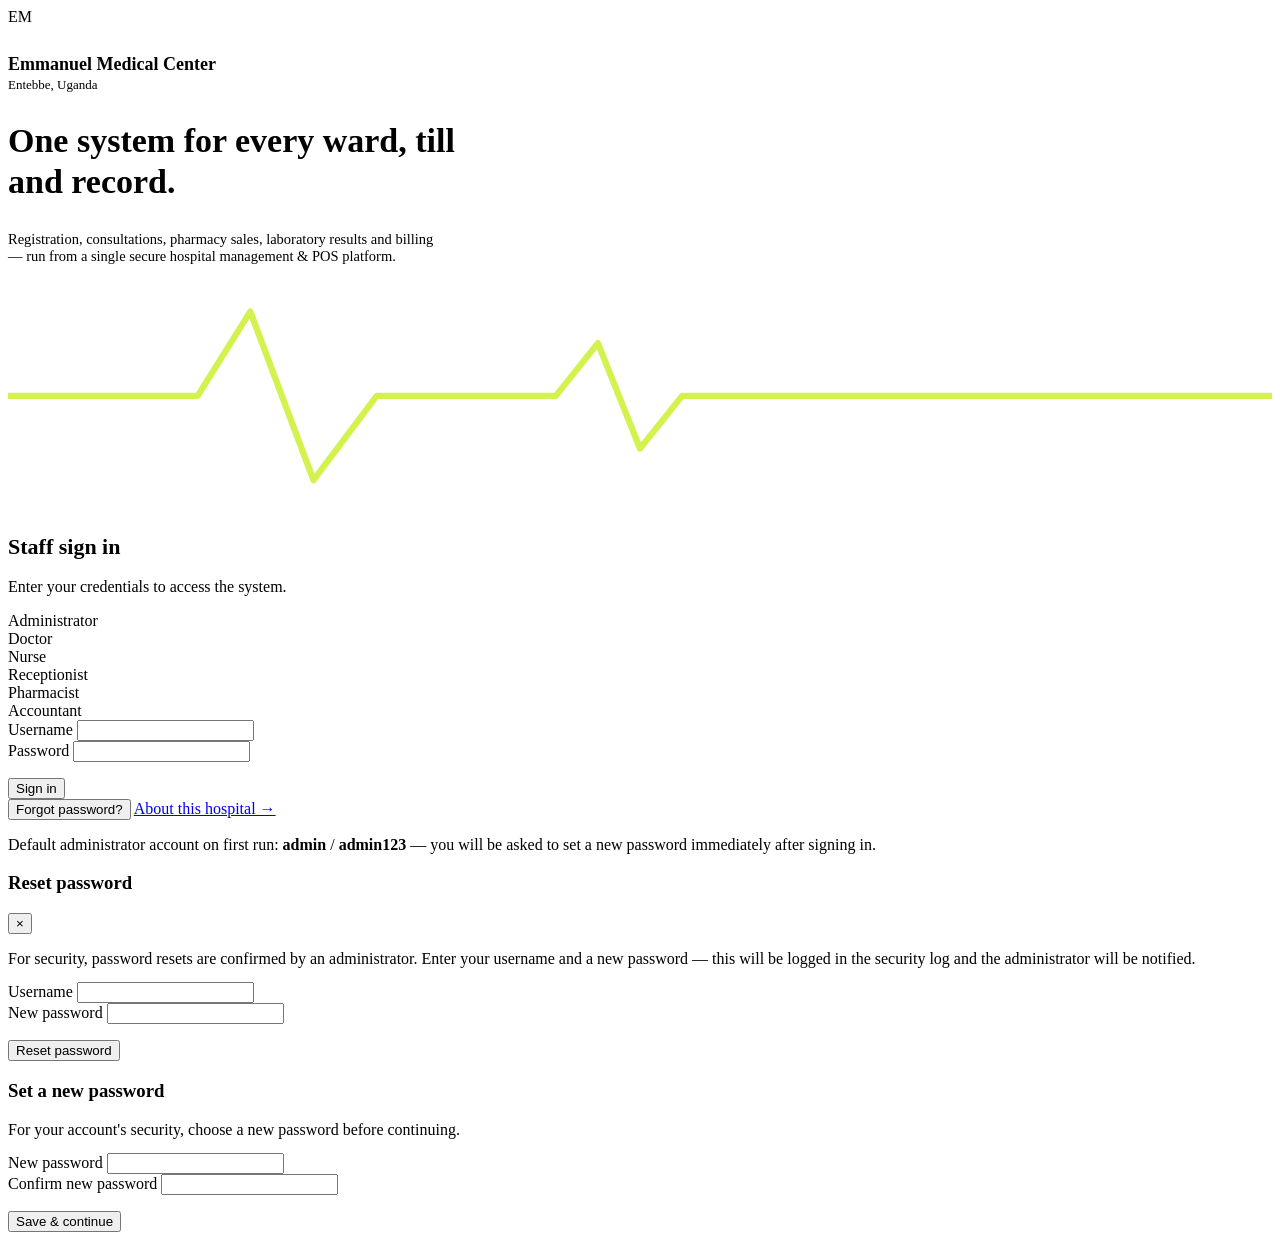
==== index.html @ 2ad6b630 "Add files via upload" ====
<!DOCTYPE html>
<html lang="en">
<head>
<meta charset="UTF-8">
<meta name="viewport" content="width=device-width, initial-scale=1.0">
<title>Sign in — Emmanuel Medical Center</title>
<link rel="icon" type="image/svg+xml" href="assets/favicon.svg">
<link rel="stylesheet" href="css/style.css">
</head>
<body>

<div class="login-wrap">
  <div class="login-hero">
    <div style="position:relative; z-index:1;">
      <div class="flex gap-10" style="align-items:center;">
        <div class="brand-mark" style="width:46px;height:46px;font-size:16px;">EM</div>
        <div>
          <b style="font-family:var(--font-display); font-size:18px; display:block;">Emmanuel Medical Center</b>
          <span style="color:var(--text-mid); font-size:13px;">Entebbe, Uganda</span>
        </div>
      </div>
    </div>

    <div style="position:relative; z-index:1;">
      <h2 style="font-size:34px; max-width:480px; line-height:1.2;">One system for every ward, till and record.</h2>
      <p class="text-mid" style="max-width:440px; margin-top:12px; font-size:14.5px;">
        Registration, consultations, pharmacy sales, laboratory results and billing —
        run from a single secure hospital management &amp; POS platform.
      </p>
    </div>

    <svg class="pulse-line" viewBox="0 0 600 110" style="position:relative;z-index:1;">
      <polyline points="0,55 90,55 115,15 145,95 175,55 260,55 280,30 300,80 320,55 600,55"
        fill="none" stroke="#CFF13B" stroke-width="3" stroke-linecap="round" stroke-linejoin="round" opacity="0.9"/>
    </svg>
  </div>

  <div class="login-form-side">
    <div class="login-card">
      <h2 style="font-size:22px;">Staff sign in</h2>
      <p class="text-dim small mt-8">Enter your credentials to access the system.</p>

      <div class="role-grid">
        <div class="role-pill">Administrator</div>
        <div class="role-pill">Doctor</div>
        <div class="role-pill">Nurse</div>
        <div class="role-pill">Receptionist</div>
        <div class="role-pill">Pharmacist</div>
        <div class="role-pill">Accountant</div>
      </div>

      <form id="loginForm">
        <div class="field">
          <label for="username">Username</label>
          <input type="text" id="username" autocomplete="username" required>
        </div>
        <div class="field">
          <label for="password">Password</label>
          <input type="password" id="password" autocomplete="current-password" required>
        </div>
        <p class="error-text" id="loginError"></p>
        <button type="submit" class="btn btn-primary btn-block mt-8">Sign in</button>
      </form>

      <div class="flex-between mt-14">
        <button class="btn btn-ghost btn-sm" id="forgotBtn">Forgot password?</button>
        <a href="about.html" class="small text-dim">About this hospital &rarr;</a>
      </div>

      <div class="divider"></div>
      <p class="hint">Default administrator account on first run: <b>admin</b> / <b>admin123</b> — you will be asked to set a new password immediately after signing in.</p>
    </div>
  </div>
</div>

<!-- Forgot password modal -->
<div class="modal-backdrop" id="forgotModal">
  <div class="modal">
    <div class="modal-head">
      <h3>Reset password</h3>
      <button class="modal-close" onclick="closeModal('forgotModal')">&times;</button>
    </div>
    <p class="text-dim small mt-8" style="margin-bottom:14px;">
      For security, password resets are confirmed by an administrator. Enter your username and a new
      password — this will be logged in the security log and the administrator will be notified.
    </p>
    <div class="field">
      <label>Username</label>
      <input type="text" id="fpUsername" required>
    </div>
    <div class="field">
      <label>New password</label>
      <input type="password" id="fpPassword" required minlength="4">
    </div>
    <p class="error-text" id="fpError"></p>
    <button class="btn btn-primary btn-block" id="fpSubmit">Reset password</button>
  </div>
</div>

<!-- Force password change modal -->
<div class="modal-backdrop" id="changePwModal">
  <div class="modal">
    <div class="modal-head"><h3>Set a new password</h3></div>
    <p class="text-dim small mt-8" style="margin-bottom:14px;">
      For your account's security, choose a new password before continuing.
    </p>
    <div class="field">
      <label>New password</label>
      <input type="password" id="newPw" minlength="4" required>
    </div>
    <div class="field">
      <label>Confirm new password</label>
      <input type="password" id="confirmPw" minlength="4" required>
    </div>
    <p class="error-text" id="pwChangeError"></p>
    <button class="btn btn-primary btn-block" id="pwChangeSubmit">Save & continue</button>
  </div>
</div>

<script src="js/db.js"></script>
<script src="js/auth.js"></script>
<script>
  // if already logged in and password already set, skip straight to dashboard
  (function () {
    const u = Auth.currentUser();
    if (u && !u.must_change_password) window.location.href = "dashboard.html";
  })();

  let pendingUser = null;

  document.getElementById("loginForm").addEventListener("submit", (e) => {
    e.preventDefault();
    const username = document.getElementById("username").value;
    const password = document.getElementById("password").value;
    const result = Auth.login(username, password);
    const errEl = document.getElementById("loginError");
    if (!result.ok) {
      errEl.textContent = result.message;
      errEl.style.display = "block";
      return;
    }
    if (result.mustChange) {
      pendingUser = result.user;
      openModal("changePwModal");
    } else {
      window.location.href = "dashboard.html";
    }
  });

  document.getElementById("forgotBtn").onclick = () => openModal("forgotModal");

  document.getElementById("fpSubmit").onclick = () => {
    const username = document.getElementById("fpUsername").value.trim();
    const pw = document.getElementById("fpPassword").value;
    const errEl = document.getElementById("fpError");
    if (!username || pw.length < 4) {
      errEl.textContent = "Enter a username and a password of at least 4 characters.";
      errEl.style.display = "block";
      return;
    }
    const res = Auth.resetPassword(username, pw);
    if (!res.ok) {
      errEl.textContent = res.message;
      errEl.style.display = "block";
      return;
    }
    closeModal("forgotModal");
    alert("Password reset successful. You can now sign in with your new password.");
  };

  document.getElementById("pwChangeSubmit").onclick = () => {
    const p1 = document.getElementById("newPw").value;
    const p2 = document.getElementById("confirmPw").value;
    const errEl = document.getElementById("pwChangeError");
    if (p1.length < 4) { errEl.textContent = "Password must be at least 4 characters."; errEl.style.display = "block"; return; }
    if (p1 !== p2) { errEl.textContent = "Passwords do not match."; errEl.style.display = "block"; return; }
    DB.update("users", pendingUser.id, { password: p1, must_change_password: false });
    DB.log("password_changed", `${pendingUser.username} set a new password`, pendingUser.id);
    window.location.href = "dashboard.html";
  };
</script>
</body>
</html>
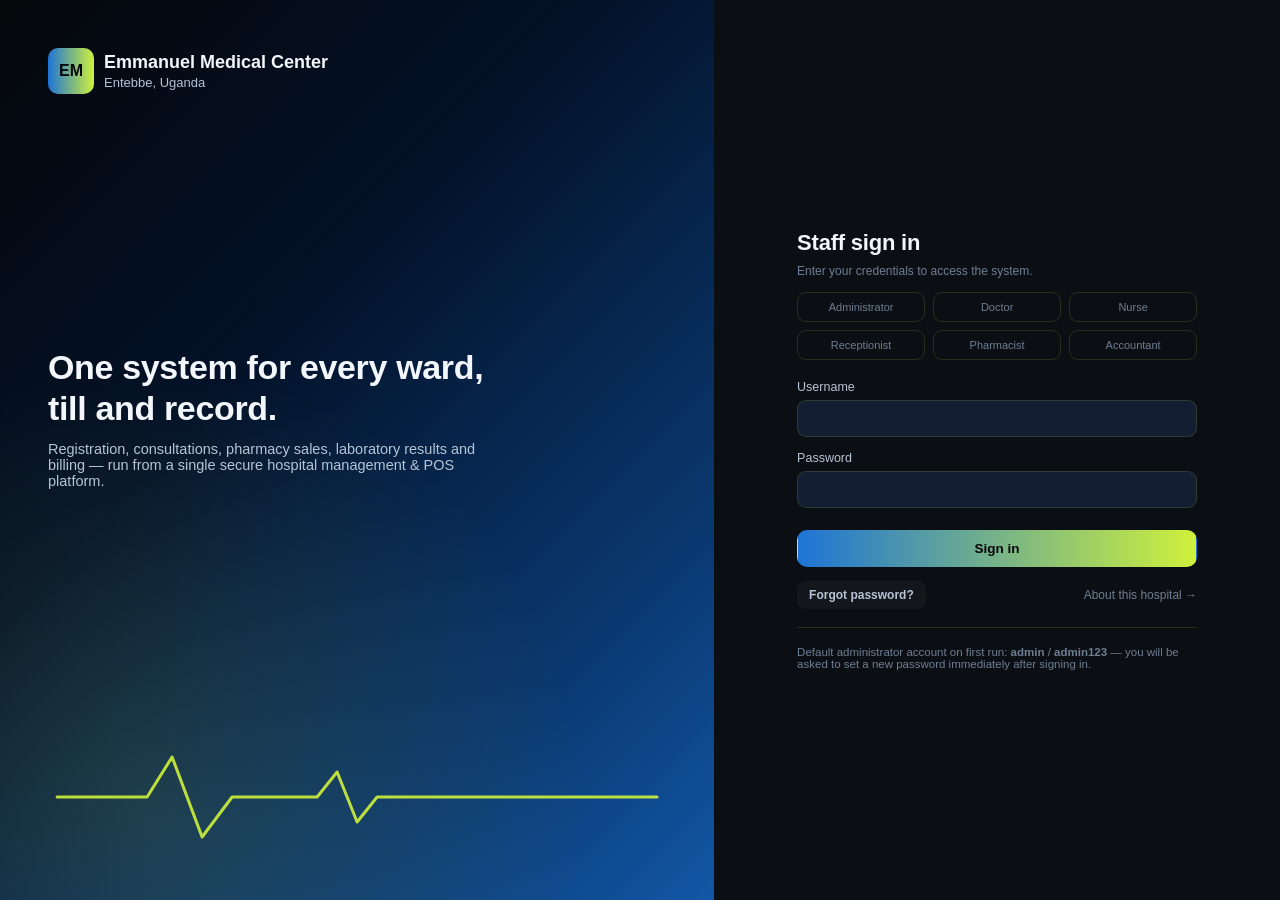
==== commit 2b1099b2: "Update favicon and stylesheet links in index.html" ====
--- a/index.html
+++ b/index.html
@@ -4,8 +4,8 @@
 <meta charset="UTF-8">
 <meta name="viewport" content="width=device-width, initial-scale=1.0">
 <title>Sign in — Emmanuel Medical Center</title>
-<link rel="icon" type="image/svg+xml" href="assets/favicon.svg">
-<link rel="stylesheet" href="css/style.css">
+<link rel="icon" type="image/svg+xml" href="favicon.svg">
+<link rel="stylesheet" href="style.css">
 </head>
 <body>
 
--- a/style.css
+++ b/style.css
@@ -0,0 +1,280 @@
+/* ============================================================
+   EMMANUEL MEDICAL CENTER — ENTEBBE
+   Design tokens
+   Deep clinical blue + lemon-green pulse accent, on black-blue
+   gradient panels. Signature: an ECG "pulse" line motif used
+   in the header, login hero, and empty states.
+   ============================================================ */
+
+@import url('https://fonts.googleapis.com/css2?family=Sora:wght@600;700;800&family=Inter:wght@400;500;600;700&family=JetBrains+Mono:wght@500&display=swap');
+
+:root{
+  --blue-900:#031229;
+  --blue-800:#052044;
+  --blue-700:#0A3A73;
+  --blue-600:#1257A6;
+  --blue-500:#1E74D6;
+  --lemon:#CFF13B;
+  --lemon-dim:#A8C82E;
+  --black:#05070A;
+  --ink:#0B0F14;
+  --surface:#0E1626;
+  --surface-2:#131E33;
+  --line: rgba(207,241,59,0.14);
+  --text-hi:#F3F7FB;
+  --text-mid:#B7C4D6;
+  --text-dim:#6E7E93;
+  --danger:#FF5A5F;
+  --warn:#FFB63D;
+  --good:#3DDC97;
+
+  --grad-panel: linear-gradient(155deg, var(--black) 0%, var(--blue-900) 45%, var(--blue-800) 100%);
+  --grad-hero: linear-gradient(135deg, var(--black) 0%, var(--blue-900) 38%, var(--blue-700) 78%, var(--blue-600) 100%);
+  --grad-accent: linear-gradient(90deg, var(--blue-500), var(--lemon));
+  --grad-card: linear-gradient(160deg, rgba(18,87,166,0.16), rgba(5,7,10,0.4));
+
+  --radius: 14px;
+  --radius-sm: 9px;
+  --font-display: 'Sora', sans-serif;
+  --font-body: 'Inter', sans-serif;
+  --font-mono: 'JetBrains Mono', monospace;
+}
+
+*{box-sizing:border-box;}
+html,body{height:100%;}
+body{
+  margin:0;
+  font-family:var(--font-body);
+  background:var(--ink);
+  color:var(--text-hi);
+  -webkit-font-smoothing:antialiased;
+}
+a{color:inherit;text-decoration:none;}
+h1,h2,h3,h4{font-family:var(--font-display); margin:0 0 6px; letter-spacing:-0.01em;}
+p{margin:0;}
+button{font-family:var(--font-body); cursor:pointer;}
+::selection{background:var(--lemon); color:var(--black);}
+
+::-webkit-scrollbar{width:10px; height:10px;}
+::-webkit-scrollbar-track{background:transparent;}
+::-webkit-scrollbar-thumb{background:var(--blue-700); border-radius:10px;}
+
+/* ---------- layout shell ---------- */
+.app-shell{display:flex; min-height:100vh;}
+
+.sidebar{
+  width:250px; flex-shrink:0;
+  background:var(--grad-panel);
+  border-right:1px solid var(--line);
+  display:flex; flex-direction:column;
+  position:sticky; top:0; height:100vh;
+}
+.brand{
+  display:flex; align-items:center; gap:10px;
+  padding:20px 18px; border-bottom:1px solid var(--line);
+}
+.brand-mark{
+  width:38px; height:38px; border-radius:10px;
+  background:var(--grad-accent);
+  display:flex; align-items:center; justify-content:center;
+  font-family:var(--font-display); font-weight:800; color:var(--black);
+  flex-shrink:0;
+}
+.brand-text b{display:block; font-family:var(--font-display); font-size:14px; line-height:1.15;}
+.brand-text span{display:block; font-size:11px; color:var(--text-dim); letter-spacing:.04em;}
+
+.nav{flex:1; overflow-y:auto; padding:14px 10px;}
+.nav a{
+  display:flex; align-items:center; gap:10px;
+  padding:10px 12px; margin-bottom:2px; border-radius:var(--radius-sm);
+  color:var(--text-mid); font-size:13.5px; font-weight:500;
+  border-left:3px solid transparent;
+}
+.nav a:hover{background:rgba(30,116,214,0.12); color:var(--text-hi);}
+.nav a.active{background:rgba(207,241,59,0.08); color:var(--lemon); border-left-color:var(--lemon);}
+.nav .nav-icon{width:18px; text-align:center; font-size:15px;}
+.nav-section-label{font-size:10.5px; text-transform:uppercase; letter-spacing:.08em; color:var(--text-dim); padding:14px 12px 6px;}
+
+.sidebar-foot{padding:14px 18px; border-top:1px solid var(--line);}
+.user-chip{display:flex; align-items:center; gap:10px;}
+.avatar{width:34px; height:34px; border-radius:50%; background:var(--blue-600); display:flex; align-items:center; justify-content:center; font-weight:700; font-size:13px;}
+.user-chip b{display:block; font-size:13px;}
+.user-chip span{display:block; font-size:11px; color:var(--text-dim);}
+.logout-btn{margin-top:10px; width:100%; padding:8px; border-radius:var(--radius-sm); border:1px solid var(--line); background:transparent; color:var(--text-mid); font-size:12.5px;}
+.logout-btn:hover{border-color:var(--danger); color:var(--danger);}
+
+.main{flex:1; min-width:0; display:flex; flex-direction:column;}
+.topbar{
+  display:flex; align-items:center; justify-content:space-between;
+  padding:16px 26px; border-bottom:1px solid var(--line);
+  position:sticky; top:0; background:rgba(11,15,20,0.85); backdrop-filter:blur(8px); z-index:20;
+}
+.topbar h1{font-size:19px;}
+.topbar .sub{font-size:12.5px; color:var(--text-dim); margin-top:2px;}
+.topbar-actions{display:flex; align-items:center; gap:12px;}
+
+.icon-btn{
+  position:relative; width:38px; height:38px; border-radius:10px;
+  background:var(--surface-2); border:1px solid var(--line); color:var(--text-mid); font-size:16px;
+  display:flex; align-items:center; justify-content:center;
+}
+.icon-btn:hover{color:var(--lemon); border-color:var(--lemon);}
+.notif-badge{
+  position:absolute; top:-6px; right:-6px; min-width:18px; height:18px; padding:0 4px;
+  background:var(--danger); color:#fff; border-radius:20px; font-size:10.5px; font-weight:700;
+  display:none; align-items:center; justify-content:center; border:2px solid var(--ink);
+}
+
+.content{padding:24px 26px 60px; flex:1;}
+
+/* ---------- cards / grid ---------- */
+.grid{display:grid; gap:16px;}
+.grid-4{grid-template-columns:repeat(4,1fr);}
+.grid-3{grid-template-columns:repeat(3,1fr);}
+.grid-2{grid-template-columns:repeat(2,1fr);}
+@media(max-width:1100px){.grid-4{grid-template-columns:repeat(2,1fr);} .grid-3{grid-template-columns:repeat(2,1fr);}}
+@media(max-width:640px){.grid-4,.grid-3,.grid-2{grid-template-columns:1fr;}}
+
+.card{
+  background:var(--grad-card);
+  border:1px solid var(--line);
+  border-radius:var(--radius);
+  padding:18px;
+}
+.card-title{font-size:12px; text-transform:uppercase; letter-spacing:.06em; color:var(--text-dim); margin-bottom:8px;}
+.stat-value{font-family:var(--font-display); font-size:28px; font-weight:700;}
+.stat-delta{font-size:12px; color:var(--good); margin-top:4px;}
+.stat-icon{width:38px;height:38px;border-radius:10px;background:rgba(207,241,59,0.1);display:flex;align-items:center;justify-content:center;font-size:17px;color:var(--lemon);margin-bottom:10px;}
+
+.panel{background:var(--surface); border:1px solid var(--line); border-radius:var(--radius); padding:20px;}
+.panel-head{display:flex; align-items:center; justify-content:space-between; margin-bottom:16px; flex-wrap:wrap; gap:10px;}
+.panel-head h3{font-size:15px;}
+
+/* ---------- buttons ---------- */
+.btn{
+  display:inline-flex; align-items:center; justify-content:center; gap:8px;
+  padding:10px 16px; border-radius:10px; border:1px solid transparent;
+  font-size:13.5px; font-weight:600; transition:transform .12s ease, filter .12s ease;
+}
+.btn:active{transform:scale(0.97);}
+.btn-primary{background:var(--grad-accent); color:var(--black);}
+.btn-primary:hover{filter:brightness(1.08);}
+.btn-outline{background:transparent; border-color:var(--line); color:var(--text-hi);}
+.btn-outline:hover{border-color:var(--lemon); color:var(--lemon);}
+.btn-ghost{background:rgba(255,255,255,0.03); color:var(--text-mid);}
+.btn-danger{background:rgba(255,90,95,0.12); color:var(--danger); border-color:rgba(255,90,95,0.3);}
+.btn-sm{padding:6px 11px; font-size:12px; border-radius:8px;}
+.btn-block{width:100%;}
+.btn[disabled]{opacity:.5; cursor:not-allowed;}
+
+/* ---------- forms ---------- */
+label{display:block; font-size:12.5px; color:var(--text-mid); margin-bottom:6px; font-weight:500;}
+input, select, textarea{
+  width:100%; padding:10px 12px; border-radius:9px; border:1px solid var(--line);
+  background:var(--surface-2); color:var(--text-hi); font-size:13.5px; font-family:var(--font-body);
+}
+input:focus, select:focus, textarea:focus{outline:2px solid var(--lemon); outline-offset:1px; border-color:var(--lemon);}
+.field{margin-bottom:14px;}
+.field-row{display:grid; grid-template-columns:1fr 1fr; gap:12px;}
+@media(max-width:640px){.field-row{grid-template-columns:1fr;}}
+.hint{font-size:11.5px; color:var(--text-dim); margin-top:4px;}
+.error-text{font-size:12px; color:var(--danger); margin-top:6px; display:none;}
+
+/* ---------- tables ---------- */
+.table-wrap{overflow-x:auto;}
+table{width:100%; border-collapse:collapse; font-size:13px;}
+thead th{
+  text-align:left; padding:10px 12px; color:var(--text-dim); font-weight:600;
+  font-size:11px; text-transform:uppercase; letter-spacing:.05em;
+  border-bottom:1px solid var(--line);
+}
+tbody td{padding:11px 12px; border-bottom:1px solid rgba(255,255,255,0.04);}
+tbody tr:hover{background:rgba(30,116,214,0.06);}
+.empty-row td{text-align:center; color:var(--text-dim); padding:34px 12px;}
+
+.badge{display:inline-flex; align-items:center; gap:5px; padding:3px 9px; border-radius:20px; font-size:11px; font-weight:600;}
+.badge-good{background:rgba(61,220,151,0.14); color:var(--good);}
+.badge-warn{background:rgba(255,182,61,0.14); color:var(--warn);}
+.badge-danger{background:rgba(255,90,95,0.14); color:var(--danger);}
+.badge-info{background:rgba(30,116,214,0.16); color:var(--blue-500);}
+.badge-lemon{background:rgba(207,241,59,0.14); color:var(--lemon);}
+
+/* ---------- tabs ---------- */
+.tabs{display:flex; gap:6px; border-bottom:1px solid var(--line); margin-bottom:18px; flex-wrap:wrap;}
+.tab{padding:10px 14px; font-size:13px; color:var(--text-dim); border-bottom:2px solid transparent; font-weight:600;}
+.tab.active{color:var(--lemon); border-bottom-color:var(--lemon);}
+.tab-panel{display:none;}
+.tab-panel.active{display:block;}
+
+/* ---------- modal ---------- */
+.modal-backdrop{
+  position:fixed; inset:0; background:rgba(3,7,15,0.7); backdrop-filter:blur(3px);
+  display:none; align-items:center; justify-content:center; z-index:100; padding:20px;
+}
+.modal-backdrop.show{display:flex;}
+.modal{
+  background:var(--grad-panel); border:1px solid var(--line); border-radius:16px;
+  width:100%; max-width:560px; max-height:88vh; overflow-y:auto; padding:22px;
+}
+.modal.modal-lg{max-width:820px;}
+.modal-head{display:flex; align-items:center; justify-content:space-between; margin-bottom:16px;}
+.modal-close{background:none; border:none; color:var(--text-mid); font-size:20px;}
+
+/* ---------- toasts ---------- */
+#toast-wrap{position:fixed; top:20px; right:20px; z-index:200; display:flex; flex-direction:column; gap:10px;}
+.toast{
+  background:var(--grad-panel); border:1px solid var(--lemon); border-left:4px solid var(--lemon);
+  padding:12px 16px; border-radius:10px; min-width:260px; max-width:340px;
+  transform:translateX(120%); opacity:0; transition:all .3s ease; box-shadow:0 10px 30px rgba(0,0,0,.4);
+}
+.toast.show{transform:translateX(0); opacity:1;}
+.toast strong{display:block; font-size:13px; margin-bottom:3px;}
+.toast span{font-size:12px; color:var(--text-mid);}
+.toast-security{border-color:var(--danger); border-left-color:var(--danger);}
+.toast-warn{border-color:var(--warn); border-left-color:var(--warn);}
+
+/* ---------- notification dropdown ---------- */
+.notif-dropdown{position:absolute; top:52px; right:26px; width:340px; max-height:420px; overflow-y:auto;
+  background:var(--grad-panel); border:1px solid var(--line); border-radius:14px; padding:8px; display:none; z-index:150;
+  box-shadow:0 20px 50px rgba(0,0,0,.5);}
+.notif-dropdown.show{display:block;}
+.notif-item{padding:11px 12px; border-radius:10px; border-bottom:1px solid rgba(255,255,255,0.04);}
+.notif-item:hover{background:rgba(30,116,214,0.08);}
+.notif-item b{font-size:13px;}
+.notif-item p{font-size:12px; color:var(--text-mid); margin-top:3px;}
+.notif-item small{color:var(--text-dim); font-size:10.5px;}
+
+/* ---------- login page ---------- */
+.login-wrap{min-height:100vh; display:flex;}
+.login-hero{
+  flex:1.1; background:var(--grad-hero); position:relative; overflow:hidden;
+  display:flex; flex-direction:column; justify-content:space-between; padding:48px;
+}
+.login-hero::after{
+  content:""; position:absolute; inset:0;
+  background:radial-gradient(circle at 20% 90%, rgba(207,241,59,0.12), transparent 45%);
+}
+.pulse-line{width:100%; height:110px;}
+.login-form-side{flex:0.9; display:flex; align-items:center; justify-content:center; background:var(--ink); padding:30px;}
+.login-card{width:100%; max-width:400px;}
+.role-grid{display:grid; grid-template-columns:repeat(3,1fr); gap:8px; margin:14px 0 20px;}
+.role-pill{padding:8px 4px; text-align:center; border:1px solid var(--line); border-radius:9px; font-size:11px; color:var(--text-dim);}
+
+@media(max-width:900px){.login-hero{display:none;} }
+
+/* ---------- misc ---------- */
+.flex{display:flex;}
+.flex-between{display:flex; align-items:center; justify-content:space-between;}
+.gap-8{gap:8px;} .gap-10{gap:10px;} .gap-14{gap:14px;}
+.mt-8{margin-top:8px;} .mt-14{margin-top:14px;} .mt-20{margin-top:20px;}
+.text-dim{color:var(--text-dim);} .text-mid{color:var(--text-mid);}
+.small{font-size:12px;}
+.divider{height:1px; background:var(--line); margin:18px 0;}
+.chart-box{height:210px;}
+.pill-nav{display:flex; gap:8px; flex-wrap:wrap;}
+.search-input{max-width:280px;}
+.empty-state{text-align:center; padding:50px 20px; color:var(--text-dim);}
+.empty-state .glyph{font-size:34px; margin-bottom:10px; color:var(--lemon);}
+.about-hero{background:var(--grad-hero); border-radius:20px; padding:50px 40px; margin-bottom:24px; position:relative; overflow:hidden;}
+.stock-low{color:var(--warn); font-weight:700;}
+.stock-out{color:var(--danger); font-weight:700;}
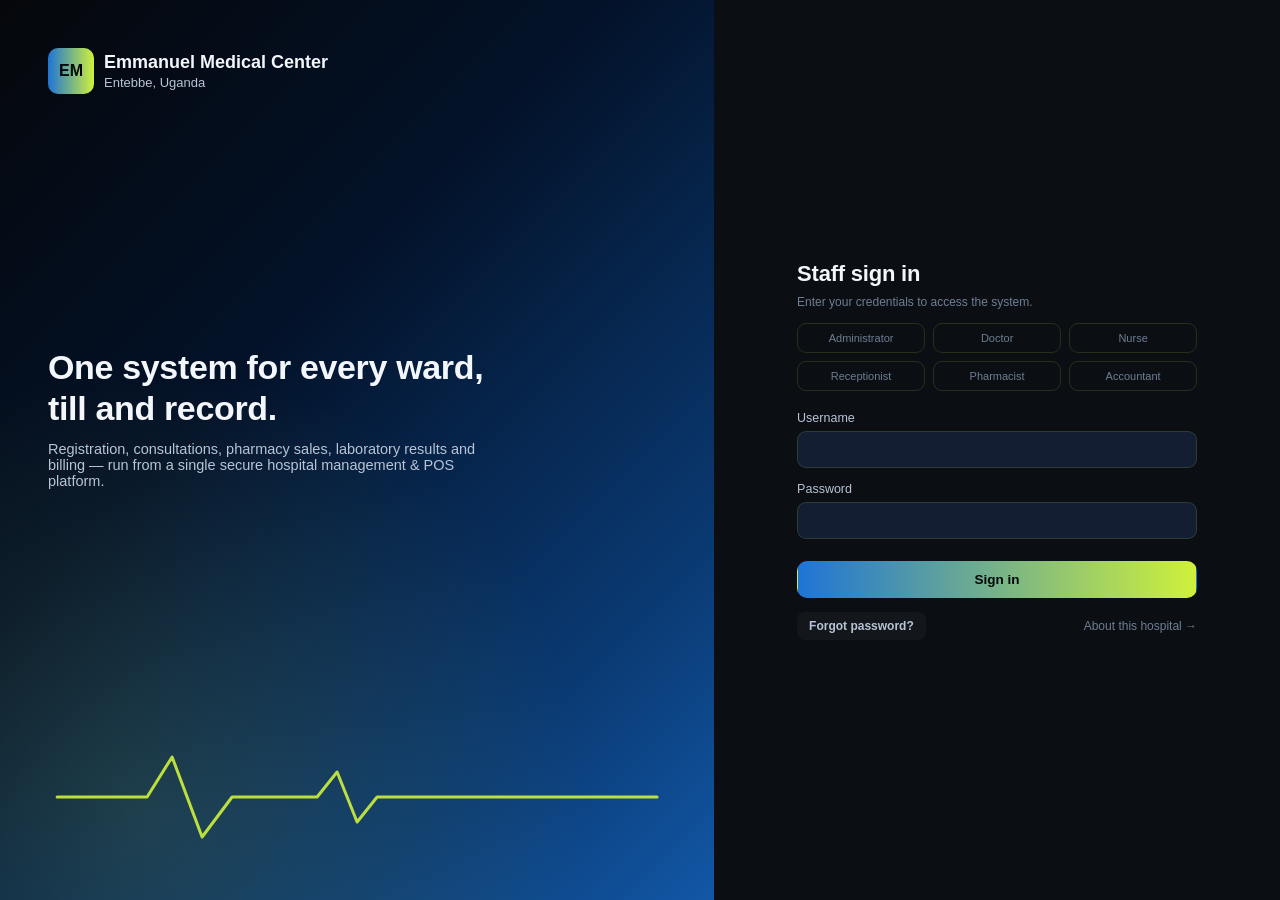
==== commit 3d64939d: "Refactor login and password handling Refactor login and password handling logic, including modal tri" ====
--- a/index.html
+++ b/index.html
@@ -66,10 +66,6 @@
         <button class="btn btn-ghost btn-sm" id="forgotBtn">Forgot password?</button>
         <a href="about.html" class="small text-dim">About this hospital &rarr;</a>
       </div>
-
-      <div class="divider"></div>
-      <p class="hint">Default administrator account on first run: <b>admin</b> / <b>admin123</b> — you will be asked to set a new password immediately after signing in.</p>
-    </div>
   </div>
 </div>
 
@@ -116,29 +112,44 @@
     <button class="btn btn-primary btn-block" id="pwChangeSubmit">Save & continue</button>
   </div>
 </div>
-
-<script src="js/db.js"></script>
-<script src="js/auth.js"></script>
+<script src="db.js"></script>
+<script src="auth.js"></script>
 <script>
-  // if already logged in and password already set, skip straight to dashboard
+  // Utility functions for modals
+  function openModal(id) {
+    const el = document.getElementById(id);
+    if (el) el.classList.add("active");
+  }
+
+  function closeModal(id) {
+    const el = document.getElementById(id);
+    if (el) el.classList.remove("active");
+  }
+
+  // Redirect to dashboard if user is already logged in and password is set
   (function () {
     const u = Auth.currentUser();
-    if (u && !u.must_change_password) window.location.href = "dashboard.html";
+    if (u && !u.must_change_password) {
+      window.location.href = "dashboard.html";
+    }
   })();
 
   let pendingUser = null;
 
+  // Handle Main Login Form
   document.getElementById("loginForm").addEventListener("submit", (e) => {
     e.preventDefault();
     const username = document.getElementById("username").value;
     const password = document.getElementById("password").value;
     const result = Auth.login(username, password);
     const errEl = document.getElementById("loginError");
+
     if (!result.ok) {
       errEl.textContent = result.message;
       errEl.style.display = "block";
       return;
     }
+
     if (result.mustChange) {
       pendingUser = result.user;
       openModal("changePwModal");
@@ -147,37 +158,75 @@
     }
   });
 
-  document.getElementById("forgotBtn").onclick = () => openModal("forgotModal");
-
-  document.getElementById("fpSubmit").onclick = () => {
-    const username = document.getElementById("fpUsername").value.trim();
-    const pw = document.getElementById("fpPassword").value;
-    const errEl = document.getElementById("fpError");
-    if (!username || pw.length < 4) {
-      errEl.textContent = "Enter a username and a password of at least 4 characters.";
-      errEl.style.display = "block";
-      return;
-    }
-    const res = Auth.resetPassword(username, pw);
-    if (!res.ok) {
-      errEl.textContent = res.message;
-      errEl.style.display = "block";
-      return;
-    }
-    closeModal("forgotModal");
-    alert("Password reset successful. You can now sign in with your new password.");
-  };
-
-  document.getElementById("pwChangeSubmit").onclick = () => {
-    const p1 = document.getElementById("newPw").value;
-    const p2 = document.getElementById("confirmPw").value;
-    const errEl = document.getElementById("pwChangeError");
-    if (p1.length < 4) { errEl.textContent = "Password must be at least 4 characters."; errEl.style.display = "block"; return; }
-    if (p1 !== p2) { errEl.textContent = "Passwords do not match."; errEl.style.display = "block"; return; }
-    DB.update("users", pendingUser.id, { password: p1, must_change_password: false });
-    DB.log("password_changed", `${pendingUser.username} set a new password`, pendingUser.id);
-    window.location.href = "dashboard.html";
-  };
+  // Handle Forgot Password Modal Trigger
+  const forgotBtn = document.getElementById("forgotBtn");
+  if (forgotBtn) {
+    forgotBtn.onclick = () => openModal("forgotModal");
+  }
+
+  // Handle Reset Password Submission
+  const fpSubmit = document.getElementById("fpSubmit");
+  if (fpSubmit) {
+    fpSubmit.onclick = (e) => {
+      e.preventDefault();
+      const username = document.getElementById("fpUsername").value.trim();
+      const pw = document.getElementById("fpPassword").value;
+      const errEl = document.getElementById("fpError");
+      
+      if (!username || pw.length < 4) {
+        errEl.textContent = "Enter a username and a password of at least 4 characters.";
+        errEl.style.display = "block";
+        return;
+      }
+      
+      const res = Auth.resetPassword(username, pw);
+      if (!res.ok) {
+        errEl.textContent = res.message;
+        errEl.style.display = "block";
+        return;
+      }
+      
+      closeModal("forgotModal");
+      alert("Password reset successful. You can now sign in with your new password.");
+    };
+  }
+
+  // Handle Mandatory Password Change Submission
+  const pwChangeSubmit = document.getElementById("pwChangeSubmit");
+  if (pwChangeSubmit) {
+    pwChangeSubmit.onclick = (e) => {
+      e.preventDefault();
+      const p1 = document.getElementById("newPw").value;
+      const p2 = document.getElementById("confirmPw").value;
+      const errEl = document.getElementById("pwChangeError");
+
+      if (p1.length < 4) { 
+        errEl.textContent = "Password must be at least 4 characters."; 
+        errEl.style.display = "block"; 
+        return; 
+      }
+      if (p1 !== p2) { 
+        errEl.textContent = "Passwords do not match."; 
+        errEl.style.display = "block"; 
+        return; 
+      }
+
+      // 1. Update database record
+      const updatedUser = DB.update("users", pendingUser.id, { 
+        password: p1, 
+        must_change_password: false 
+      });
+
+      // 2. Update local session storage so dashboard knows you are authorized
+      sessionStorage.setItem("current_user", JSON.stringify(updatedUser));
+
+      // 3. Log event
+      DB.log("password_changed", `${pendingUser.username} set a new password`, pendingUser.id);
+
+      // 4. Redirect to dashboard
+      window.location.href = "dashboard.html";
+    };
+  }
 </script>
 </body>
 </html>
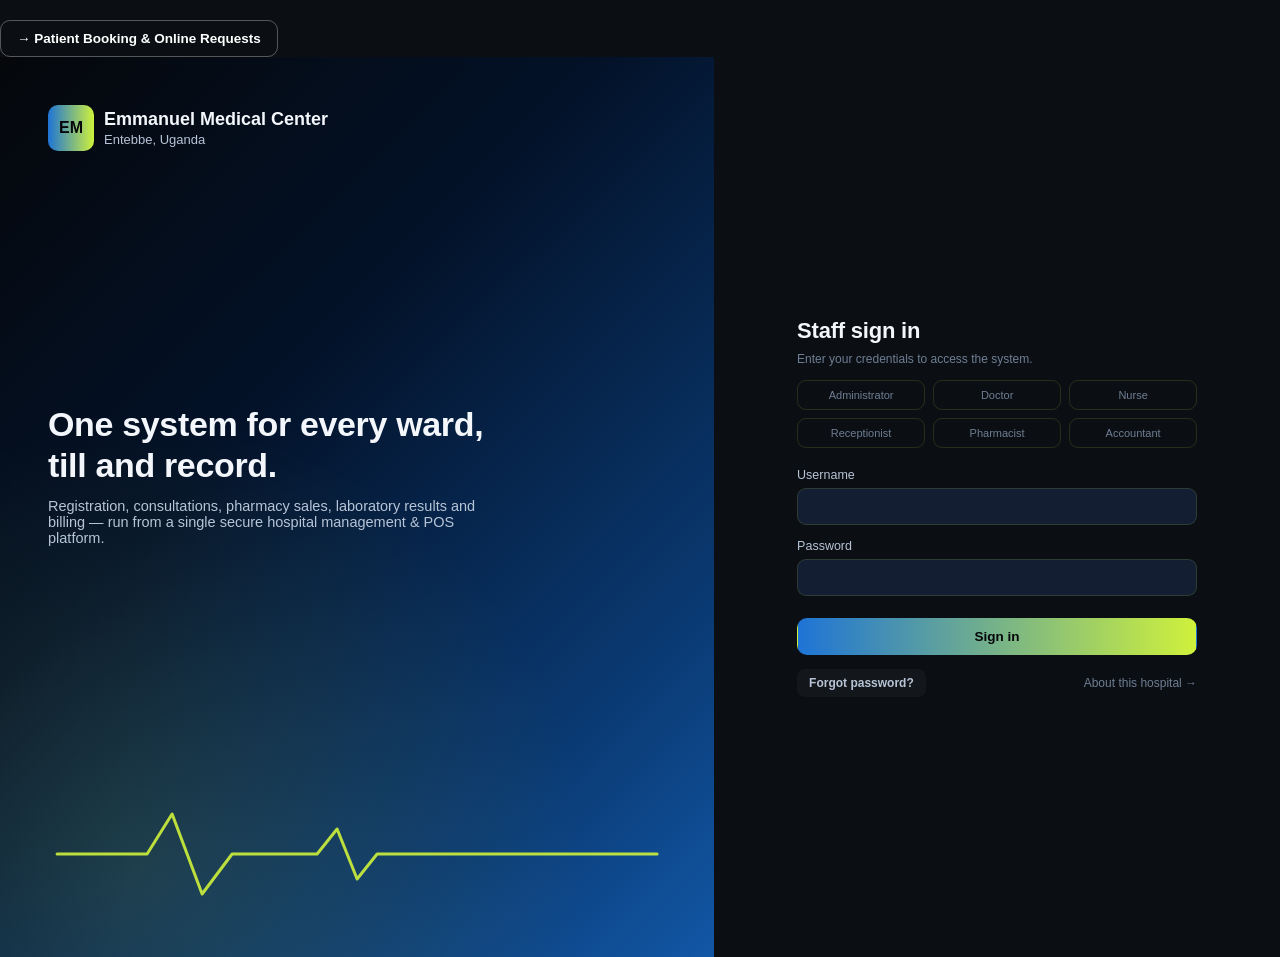
==== commit f97f63d5: "Add patient booking link to index.html" ====
--- a/index.html
+++ b/index.html
@@ -7,8 +7,13 @@
 <link rel="icon" type="image/svg+xml" href="favicon.svg">
 <link rel="stylesheet" href="style.css">
 </head>
+  
 <body>
-
+<div class="mt-20">
+  <a href="booking.html" class="btn btn-outline" style="color: white; border-color: rgba(255,255,255,0.3);">
+    &rarr; Patient Booking & Online Requests
+  </a>
+</div>
 <div class="login-wrap">
   <div class="login-hero">
     <div style="position:relative; z-index:1;">
